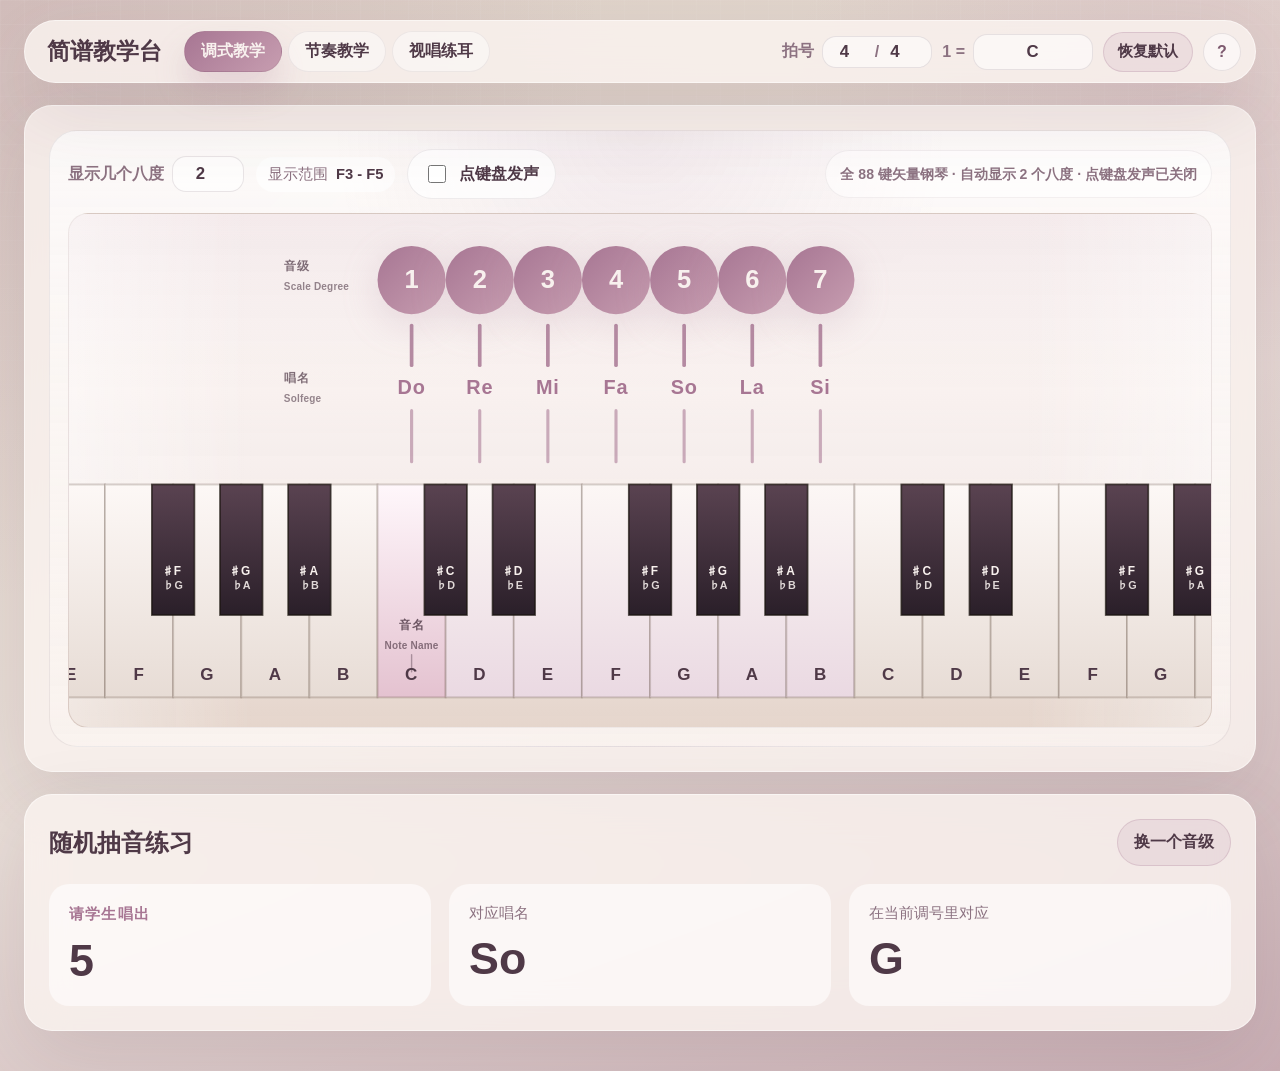
==== files/index.html @ 4d754914 "发布简谱教学台网站版 Co-Authored-By: Claude Opus 5.5 <noreply@anthropic.com> Claude-Session: https://claude.ai" ====
<!DOCTYPE html>
<html lang="zh-CN">
  <head>
    <meta charset="UTF-8" />
    <meta name="viewport" content="width=device-width, initial-scale=1.0" />
    <title>简谱教学台｜调式教学</title>
    <link rel="icon" href="./favicon.svg" type="image/svg+xml" />
    <link rel="stylesheet" href="./styles.css" />
  </head>
  <body data-page="mode">
    <div class="page-shell">
      <header class="topbar">
        <a class="topbar__brand" href="./index.html">简谱教学台</a>
        <nav class="page-switch" aria-label="页面切换">
            <a class="switch-link is-active" href="./index.html" aria-current="page">调式教学</a>
            <a class="switch-link" href="./rhythm.html">节奏教学</a>
            <a class="switch-link" href="./ear-training.html">视唱练耳</a>
        </nav>
        <div class="topbar__settings">
          <label class="topbar-field">
            <span>拍号</span>
            <span class="meter-inputs">
              <input data-meter-top type="number" inputmode="numeric" min="1" max="16" aria-label="每小节几拍" />
              <span>/</span>
              <input data-meter-bottom type="number" inputmode="numeric" min="1" max="16" aria-label="以几分音符为一拍" />
            </span>
          </label>
          <label class="topbar-field">
            <span>1 =</span>
            <input class="tonic-input" data-tonic-input type="text" maxlength="8" placeholder="C / #F / Bb" autocomplete="off" aria-label="调号" />
          </label>
          <button class="ghost-button ghost-button--compact" type="button" data-reset-defaults>恢复默认</button>
          <a class="topbar__help" href="./guide.html" title="使用说明">?</a>
        </div>
      </header>

      <main class="content-grid">
        <section class="card card--feature card--wide card--keyboard">

          <div class="mode-board">
            <div class="mode-board__tools">
              <label class="topbar-field octave-inline">
                <span>显示几个八度</span>
                <input
                  data-octave-count
                  type="number"
                  inputmode="numeric"
                  min="2"
                  max="7"
                  step="1"
                />
              </label>
              <span class="badge badge--compact">显示范围 <strong data-octave-range>C3 - B5</strong></span>
              <label class="toggle-card toggle-card--compact">
                <input type="checkbox" data-mode-key-audio-toggle />
                <span>点键盘发声</span>
              </label>
              <span class="play-pill mode-board__status" data-zoom-status>全 88 键矢量钢琴</span>
            </div>
            <div class="mode-board__viewport" data-mode-board-viewport>
              <div class="mode-board__track" data-mode-board-track></div>
            </div>
          </div>
        </section>

        <section class="card card--wide">
          <div class="section-head">
            <div>
              <h2>随机抽音练习</h2>
            </div>
            <button class="ghost-button" type="button" data-generate-degree>换一个音级</button>
          </div>

          <div class="practice-board">
            <div class="practice-prompt">
              <span class="practice-label">请学生唱出</span>
              <strong data-random-degree>5</strong>
            </div>
            <div class="practice-answer">
              <p>对应唱名</p>
              <strong data-random-solfege>so</strong>
            </div>
            <div class="practice-answer">
              <p>在当前调号里对应</p>
              <strong data-random-pitch>G</strong>
            </div>
          </div>
        </section>
      </main>
    </div>

    <script src="./app.js"></script>
  </body>
</html>
---- files/styles.css ----
:root {
  --bg: #ded1c6;
  --bg-mid: #e8ddd7;
  --bg-deep: #c9aeb4;
  --panel: rgba(250, 243, 240, 0.82);
  --panel-strong: #f8f1ee;
  --panel-bright: #fdf8f6;
  --text: #4f3947;
  --text-rgb: 79, 57, 71;
  --muted: #8c7281;
  --muted-rgb: 140, 114, 129;
  --line: rgba(103, 77, 90, 0.14);
  --line-rgb: 103, 77, 90;
  --accent: #a77693;
  --accent-rgb: 167, 118, 147;
  --accent-light: #c79db0;
  --accent-light-rgb: 199, 157, 176;
  --accent-soft: rgba(167, 118, 147, 0.12);
  --accent-warm: #c592ab;
  --accent-warm-rgb: 197, 146, 171;
  --accent-deep: #7e5a6f;
  --accent-deep-rgb: 126, 90, 111;
  --accent-gold: #dcc0cb;
  --accent-gold-rgb: 220, 192, 203;
  --shadow: 0 24px 80px rgba(79, 57, 71, 0.12);
  --radius-xl: 28px;
  --radius-lg: 20px;
  --radius-md: 14px;
}

@font-face {
  font-family: "Bravura Text";
  src: url("./assets/fonts/BravuraText.woff2") format("woff2");
  font-weight: 400;
  font-style: normal;
  font-display: swap;
}

*,
*::before,
*::after {
  box-sizing: border-box;
}

html {
  min-height: 100%;
}

body {
  margin: 0;
  min-height: 100vh;
  font-family: -apple-system, BlinkMacSystemFont, "Segoe UI", "PingFang SC", "Hiragino Sans GB", "Microsoft YaHei", "Noto Sans SC", sans-serif;
  color: var(--text);
  background:
    radial-gradient(circle at top left, rgba(var(--accent-rgb), 0.22), transparent 36%),
    radial-gradient(circle at 92% 12%, rgba(var(--accent-warm-rgb), 0.24), transparent 26%),
    linear-gradient(160deg, var(--bg) 0%, var(--bg-mid) 54%, var(--bg-deep) 100%);
}

body::before {
  content: "";
  position: fixed;
  inset: 0;
  pointer-events: none;
  background-image:
    linear-gradient(rgba(255, 255, 255, 0.12) 1px, transparent 1px),
    linear-gradient(90deg, rgba(255, 255, 255, 0.12) 1px, transparent 1px);
  background-size: 24px 24px;
  mask-image: linear-gradient(to bottom, rgba(0, 0, 0, 0.45), transparent 70%);
}

.page-shell {
  width: min(1680px, calc(100% - 48px));
  margin: 0 auto;
  padding: 20px 0 40px;
}

.hero,
.shared-panel,
.card {
  backdrop-filter: blur(20px);
  background: var(--panel);
  border: 1px solid rgba(255, 255, 255, 0.5);
  box-shadow: var(--shadow);
}

.hero {
  border-radius: var(--radius-xl);
  padding: 28px;
  display: grid;
  gap: 20px;
}

.eyebrow,
.panel-kicker {
  margin: 0 0 8px;
  font-size: 0.82rem;
  letter-spacing: 0.2em;
  text-transform: uppercase;
  color: var(--accent);
  font-weight: 800;
}

.hero h1,
.shared-panel h2,
.card h2 {
  margin: 0;
  font-family: "Noto Serif SC", "Source Han Serif SC", "Songti SC", "PingFang SC", "Microsoft YaHei", serif;
  font-weight: 700;
}

.hero h1 {
  font-size: clamp(2.1rem, 5vw, 3.6rem);
}

.hero-text,
.section-note,
.callout-label,
.practice-answer p,
.field span,
.badge,
.measure-chip__beats,
.accent-label,
.pattern-empty,
.preset-card p {
  color: var(--muted);
}

.hero-text,
.section-note,
[data-mode-tip] {
  line-height: 1.7;
}

.page-switch {
  display: inline-flex;
  align-items: center;
  gap: 10px;
  flex-wrap: wrap;
}

.hero-actions {
  display: flex;
  align-items: center;
  justify-content: space-between;
  gap: 14px;
  flex-wrap: wrap;
}

.switch-link,
.mode-chip,
.ghost-button,
.preset-card,
.note-card {
  transition:
    transform 180ms ease,
    background-color 180ms ease,
    border-color 180ms ease,
    box-shadow 180ms ease;
}

.switch-link {
  text-decoration: none;
  color: var(--text);
  font-weight: 700;
  padding: 12px 18px;
  border-radius: 999px;
  border: 1px solid rgba(var(--text-rgb), 0.08);
  background: rgba(255, 255, 255, 0.45);
}

.switch-link:hover,
.switch-link:focus-visible,
.mode-chip:hover,
.ghost-button:hover,
.preset-card:hover,
.note-card:hover {
  transform: translateY(-2px);
}

.switch-link.is-active {
  background: linear-gradient(135deg, var(--accent) 0%, var(--accent-light) 100%);
  color: var(--panel-strong);
  box-shadow: 0 18px 32px rgba(var(--accent-rgb), 0.22);
}

.shared-panel {
  margin-top: 22px;
  border-radius: var(--radius-xl);
  padding: 24px;
  display: grid;
  gap: 20px;
}

.shared-panel__head,
.shared-inputs,
.section-head,
.measure-card__head,
.rhythm-toolbar,
.practice-board {
  display: flex;
  align-items: center;
  justify-content: space-between;
  gap: 18px;
  flex-wrap: wrap;
}

.shared-badges {
  display: flex;
  flex-wrap: wrap;
  gap: 12px;
}

.badge {
  display: inline-flex;
  align-items: center;
  gap: 8px;
  padding: 10px 14px;
  border-radius: 999px;
  background: rgba(255, 255, 255, 0.56);
}

.badge strong {
  color: var(--text);
}

.shared-inputs {
  align-items: end;
}

.field {
  display: grid;
  gap: 10px;
  min-width: 220px;
}

.field.is-disabled {
  opacity: 0.48;
}

.meter-field {
  flex: 1 1 300px;
}

.tonic-field {
  flex: 0 0 auto;
  min-width: 0;
  display: inline-flex;
  align-items: center;
  gap: 10px;
}

.tonic-field span {
  white-space: nowrap;
}

.meter-inputs,
.field input,
.field select,
.mode-chip,
.ghost-button,
.note-card,
.preset-card {
  border: 1px solid var(--line);
}

.meter-inputs {
  display: inline-flex;
  align-items: center;
  gap: 12px;
  padding: 10px 14px;
  background: rgba(255, 255, 255, 0.58);
  border-radius: var(--radius-md);
  width: fit-content;
}

.meter-inputs input,
.field input,
.field select {
  border: 0;
  outline: none;
  background: transparent;
  color: var(--text);
  font-size: 1.1rem;
  font-weight: 700;
  font-family: inherit;
}

.meter-inputs input {
  width: 56px;
  text-align: center;
}

.tonic-field input {
  width: 184px;
  padding: 10px 12px;
  border-radius: var(--radius-md);
  background: rgba(255, 255, 255, 0.58);
  letter-spacing: 0.04em;
  text-align: center;
}

.field select {
  appearance: none;
  cursor: pointer;
}

.field.is-disabled select,
.field.is-disabled input {
  cursor: not-allowed;
}

.content-grid {
  margin-top: 22px;
  display: grid;
  gap: 22px;
  grid-template-columns: 1.2fr 0.8fr;
}

.card {
  border-radius: var(--radius-xl);
  padding: 24px;
}

.card--feature {
  min-height: 100%;
}

.card--wide {
  grid-column: 1 / -1;
}

.card--keyboard {
  overflow: hidden;
}

.mode-toolbar,
.rhythm-toolbar__group {
  display: flex;
  align-items: end;
  gap: 16px;
  flex-wrap: wrap;
}

.mode-toolbar {
  margin-top: 18px;
  justify-content: space-between;
}

.octave-field,
.bpm-field,
.measure-count-field {
  max-width: 180px;
  min-width: 150px;
}

.octave-field input,
.bpm-field input,
.measure-count-field input,
.field select {
  padding: 14px 16px;
  border-radius: var(--radius-md);
  background: rgba(255, 255, 255, 0.58);
}

.mode-board {
  margin-top: 20px;
  padding: 18px;
  border-radius: var(--radius-xl);
  background:
    radial-gradient(circle at top, rgba(var(--accent-rgb), 0.12), transparent 36%),
    linear-gradient(180deg, rgba(255, 255, 255, 0.72), rgba(252, 246, 243, 0.42));
  border: 1px solid rgba(var(--line-rgb), 0.1);
}

.mode-board__tools,
.mode-board__buttons {
  display: flex;
  align-items: center;
  gap: 12px;
  flex-wrap: wrap;
}

.mode-board__tools {
  justify-content: flex-start;
  margin-bottom: 14px;
}

.toggle-card--compact {
  min-height: 44px;
  padding: 0 14px;
}

.mode-board__viewport {
  overflow: hidden;
  border-radius: calc(var(--radius-xl) - 8px);
  min-height: 354px;
  position: relative;
  transition: height 760ms cubic-bezier(0.2, 0.7, 0.12, 1), min-height 760ms cubic-bezier(0.2, 0.7, 0.12, 1);
  background:
    linear-gradient(180deg, rgba(253, 248, 246, 0.95) 0%, rgba(245, 236, 234, 0.9) 54%, rgba(226, 209, 198, 0.86) 100%);
  border: 1px solid rgba(var(--line-rgb), 0.1);
}

.mode-board__viewport::before {
  content: "";
  position: absolute;
  inset: 0;
  pointer-events: none;
  background:
    linear-gradient(90deg, rgba(255, 255, 255, 0.4), transparent 16%, transparent 84%, rgba(255, 255, 255, 0.4)),
    linear-gradient(180deg, rgba(var(--accent-rgb), 0.1), transparent 34%);
}

.mode-board__track {
  position: relative;
  min-height: 354px;
  transition: height 760ms cubic-bezier(0.2, 0.7, 0.12, 1), min-height 760ms cubic-bezier(0.2, 0.7, 0.12, 1);
}

.mode-board__track svg {
  display: block;
  width: 100%;
  height: 100%;
}

.piano-scene__camera {
  transform-origin: 0 0;
  transition: transform 760ms cubic-bezier(0.2, 0.7, 0.12, 1);
}

.mode-board__track.is-audio-enabled .piano-scene__key-group {
  cursor: pointer;
}

.mode-board__track.is-audio-enabled .piano-scene__key-group:hover .piano-scene__white-key,
.mode-board__track.is-audio-enabled .piano-scene__key-group:hover .piano-scene__black-key {
  filter: brightness(1.04);
}

.piano-scene__white-key,
.piano-scene__black-key,
.piano-scene__degree-number,
.piano-scene__degree-pill,
.piano-scene__stem {
  transition:
    transform 520ms cubic-bezier(0.2, 0.7, 0.12, 1),
    fill 280ms ease,
    stroke 280ms ease,
    opacity 220ms ease;
}

.piano-scene__white-key {
  fill: url(#white-key-gradient);
  stroke: rgba(64, 48, 30, 0.2);
  stroke-width: 1.4;
}

.piano-scene__white-key.is-central-octave {
  fill: url(#white-key-central-gradient);
}

.piano-scene__white-key.is-scale-note {
  fill: url(#white-key-scale-gradient);
}

.piano-scene__white-key.is-tonic-key {
  fill: url(#white-key-tonic-gradient);
}

.piano-scene__black-key {
  fill: url(#black-key-gradient);
  stroke: rgba(26, 20, 15, 0.72);
  stroke-width: 1.2;
}

.piano-scene__black-key.is-scale-note {
  fill: url(#black-key-scale-gradient);
}

.piano-scene__black-key.is-tonic-key {
  fill: url(#black-key-tonic-gradient);
}

.piano-scene__key-label {
  font-size: 12px;
  font-weight: 800;
  letter-spacing: 0.04em;
  text-anchor: middle;
  user-select: none;
}

.piano-scene__key-label--white {
  fill: var(--text);
}

.piano-scene__key-label--black {
  fill: var(--panel-strong);
  font-size: 8.4px;
  letter-spacing: 0.01em;
}

.piano-scene__key-label-subline {
  font-size: 7.6px;
  letter-spacing: 0.01em;
  opacity: 0.88;
}

.piano-scene__degree-number {
  fill: url(#degree-badge-gradient);
  filter: drop-shadow(0 10px 18px rgba(var(--accent-rgb), 0.2));
}

.piano-scene__degree-number-text {
  fill: var(--panel-strong);
  font-size: 18px;
  font-weight: 800;
  text-anchor: middle;
  dominant-baseline: middle;
}

.piano-scene__degree-solfege {
  fill: var(--accent);
  font-size: 14px;
  font-weight: 800;
  text-anchor: middle;
  letter-spacing: 0.04em;
}

.piano-scene__row-label-cn,
.piano-scene__row-label-en {
  fill: rgba(var(--text-rgb), 0.72);
  text-anchor: start;
  user-select: none;
}

.piano-scene__row-label-cn {
  font-size: 12px;
  font-weight: 800;
  letter-spacing: 0.06em;
}

.piano-scene__row-label-en {
  font-size: 10px;
  font-weight: 700;
  letter-spacing: 0.02em;
  opacity: 0.82;
}

.piano-scene__note-name-callout-cn,
.piano-scene__note-name-callout-en {
  fill: rgba(var(--text-rgb), 0.82);
  text-anchor: middle;
  user-select: none;
}

.piano-scene__note-name-callout-cn {
  font-size: 12px;
  font-weight: 800;
  letter-spacing: 0.06em;
}

.piano-scene__note-name-callout-en {
  font-size: 10px;
  font-weight: 700;
  letter-spacing: 0.02em;
  opacity: 0.8;
}

.piano-scene__note-name-callout-line {
  stroke: rgba(var(--text-rgb), 0.42);
  stroke-width: 1.4;
  stroke-linecap: round;
}

.piano-scene__degree-pill {
  fill: rgba(255, 255, 255, 0.88);
  stroke: rgba(var(--line-rgb), 0.1);
  stroke-width: 1;
}

.piano-scene__degree-pill-text {
  fill: var(--text);
  font-size: 12px;
  font-weight: 800;
  text-anchor: middle;
  dominant-baseline: middle;
}

.piano-scene__stem {
  stroke: rgba(var(--accent-rgb), 0.84);
  stroke-width: 2.6;
  stroke-linecap: round;
}

.piano-scene__stem.is-soft {
  opacity: 0.68;
  stroke-width: 2.2;
}

.piano-scene__stage-title {
  fill: rgba(var(--text-rgb), 0.38);
  font-size: 12px;
  font-weight: 700;
  letter-spacing: 0.08em;
}

.degree-mapping {
  margin-top: 20px;
  display: grid;
  gap: 12px;
  grid-template-columns: repeat(auto-fit, minmax(146px, 1fr));
}

.degree-map-card {
  padding: 16px;
  border-radius: var(--radius-lg);
  background: rgba(255, 255, 255, 0.58);
  border: 1px solid rgba(var(--line-rgb), 0.08);
}

.degree-map-card strong,
.degree-map-card span {
  display: block;
}

.degree-map-card strong {
  font-size: 1.28rem;
}

.degree-map-card span + span {
  margin-top: 6px;
}

.degree-map-card__solfege {
  color: var(--accent);
  text-transform: uppercase;
  letter-spacing: 0.08em;
  font-weight: 800;
}

.degree-map-card__pitch {
  font-weight: 700;
}

.exercise-picker,
.ear-toolbar {
  display: flex;
  gap: 12px;
  flex-wrap: wrap;
}

.exercise-picker {
  margin-top: 20px;
}

.ear-toolbar {
  margin-top: 18px;
}

.melody-controls {
  margin-top: 18px;
  padding: 18px;
  border-radius: var(--radius-lg);
  background: linear-gradient(180deg, rgba(255, 255, 255, 0.66), rgba(250, 246, 238, 0.54));
  border: 1px solid rgba(var(--line-rgb), 0.08);
}

.melody-controls__top,
.melody-switches {
  display: flex;
  gap: 14px;
  flex-wrap: wrap;
  align-items: end;
}

.melody-switches {
  flex: 1 1 420px;
}

.toggle-card {
  display: inline-flex;
  align-items: center;
  gap: 10px;
  min-height: 50px;
  padding: 0 16px;
  border-radius: 999px;
  border: 1px solid rgba(var(--line-rgb), 0.1);
  background: rgba(255, 255, 255, 0.74);
  font-weight: 700;
  cursor: pointer;
}

.toggle-card input {
  width: 18px;
  height: 18px;
  accent-color: var(--accent);
}

.toggle-card.is-disabled {
  opacity: 0.48;
  cursor: not-allowed;
}

.toggle-card.is-disabled input {
  cursor: not-allowed;
}

.melody-controls__hint {
  margin: 14px 0 0;
  color: var(--muted);
  line-height: 1.7;
}

.ear-reference-card,
.answer-panel {
  margin-top: 20px;
  padding: 18px;
  border-radius: var(--radius-lg);
  background: rgba(255, 255, 255, 0.58);
  border: 1px solid rgba(var(--line-rgb), 0.08);
}

.ear-reference-card span,
.answer-panel__hint {
  color: var(--muted);
}

.ear-reference-card strong {
  display: block;
  margin-top: 8px;
  font-size: 1.6rem;
}

.ear-reference-card p,
.answer-panel__body p {
  margin: 10px 0 0;
  color: var(--muted);
  line-height: 1.7;
}

.answer-panel__body strong {
  display: block;
  font-size: 1.28rem;
}

.jianpu-answer {
  margin-top: 16px;
  display: grid;
  gap: 14px;
}

.jianpu-answer__measure {
  padding: 14px;
  border-radius: var(--radius-md);
  background: rgba(255, 255, 255, 0.7);
  border: 1px solid rgba(var(--line-rgb), 0.08);
}

.jianpu-answer__measure-head {
  display: flex;
  align-items: center;
  justify-content: space-between;
  gap: 12px;
  margin-bottom: 12px;
}

.jianpu-answer__measure-head span {
  color: var(--muted);
  font-size: 0.92rem;
}

.jianpu-answer__comparison {
  display: grid;
  grid-template-columns: minmax(0, 1.2fr) minmax(280px, 0.95fr);
  gap: 16px;
  align-items: start;
}

.jianpu-answer__notes {
  display: flex;
  flex-wrap: wrap;
  gap: 10px;
}

.jianpu-answer__note {
  min-width: 84px;
  padding: 12px 10px;
  border-radius: 16px;
  background: linear-gradient(180deg, rgba(255, 255, 255, 0.94), rgba(247, 240, 229, 0.94));
  border: 1px solid rgba(var(--line-rgb), 0.08);
  text-align: center;
}

.jianpu-answer__symbol {
  display: inline-flex;
  align-items: center;
  justify-content: center;
  min-height: 34px;
}

.jianpu-answer__digit {
  display: block;
  margin-top: 4px;
  font-size: 1.65rem;
  line-height: 1;
}

.jianpu-answer__pitch {
  display: block;
  margin-top: 8px;
  color: var(--muted);
  font-size: 0.82rem;
  line-height: 1.4;
}

.jianpu-answer__parallel-row {
  display: flex;
  flex-wrap: wrap;
  gap: 10px;
  align-content: start;
  min-height: 100%;
  padding: 12px;
  border-radius: 16px;
  background: rgba(255, 255, 255, 0.62);
  border: 1px solid rgba(var(--line-rgb), 0.08);
}

.jianpu-answer__parallel-note {
  min-width: 70px;
  padding: 8px 8px 6px;
  border-radius: 14px;
  background: linear-gradient(180deg, rgba(255, 255, 255, 0.96), rgba(247, 240, 229, 0.9));
  border: 1px solid rgba(var(--line-rgb), 0.08);
  display: grid;
  justify-items: center;
  gap: 0;
}

.jianpu-answer__parallel-core {
  display: inline-flex;
  align-items: center;
  justify-content: center;
  gap: 3px;
  min-height: 28px;
}

.jianpu-answer__parallel-digit {
  font-size: 1.65rem;
  line-height: 1;
}

.jianpu-answer__parallel-dot {
  width: 5px;
  height: 5px;
  margin-left: 1px;
  border-radius: 999px;
  background: rgba(var(--text-rgb), 0.94);
  align-self: center;
}

.jianpu-answer__parallel-tail {
  display: inline-flex;
  align-items: center;
  gap: 4px;
  min-height: 18px;
}

.jianpu-answer__parallel-dash {
  display: inline-block;
  width: 13px;
  border-bottom: 2.5px solid rgba(var(--text-rgb), 0.92);
}

.jianpu-answer__parallel-octave {
  min-height: 8px;
  font-size: 0.8rem;
  line-height: 1;
  letter-spacing: 0.08em;
  color: var(--accent);
}

.jianpu-answer__parallel-underlines {
  display: grid;
  gap: 2px;
  min-height: 7px;
  width: 100%;
  margin-top: -4px;
}

.jianpu-answer__parallel-underline {
  display: block;
  width: 26px;
  margin: 0 auto;
  border-bottom: 2px solid rgba(var(--text-rgb), 0.84);
}

.jianpu-answer__parallel-octave--bottom {
  margin-top: -1px;
}

.jianpu-answer__empty {
  padding: 18px;
  border-radius: var(--radius-md);
  border: 1px dashed rgba(var(--muted-rgb), 0.36);
  color: var(--muted);
  text-align: center;
}

.is-hidden {
  display: none;
}

.mode-picker,
.note-bank,
.preset-grid,
.accent-grid,
.ladder {
  display: grid;
  gap: 14px;
}

.mode-picker {
  margin: 22px 0 20px;
  grid-template-columns: repeat(auto-fit, minmax(120px, 1fr));
}

.mode-chip,
.ghost-button {
  cursor: pointer;
  border-radius: 999px;
  padding: 12px 16px;
  font: inherit;
  font-weight: 700;
  background: rgba(255, 255, 255, 0.56);
  color: var(--text);
}

.mode-chip.is-selected,
.ghost-button {
  background: var(--accent-soft);
  border-color: rgba(var(--accent-rgb), 0.24);
}

.scale-grid {
  display: grid;
  grid-template-columns: repeat(auto-fit, minmax(128px, 1fr));
  gap: 14px;
}

.scale-card,
.accent-cell,
.measure-chip,
.preset-card,
.note-card {
  border-radius: var(--radius-lg);
  padding: 16px;
  background: var(--panel-strong);
  border: 1px solid var(--line);
}

.scale-card {
  position: relative;
  overflow: hidden;
}

.scale-card::after {
  content: "";
  position: absolute;
  inset: auto 0 0 0;
  height: 4px;
  background: linear-gradient(90deg, var(--accent), transparent);
  opacity: 0.6;
}

.scale-card__degree {
  font-size: 2rem;
  font-weight: 800;
  line-height: 1;
}

.scale-card__solfege,
.practice-label {
  margin-top: 10px;
  font-size: 0.95rem;
  letter-spacing: 0.08em;
  text-transform: uppercase;
  color: var(--accent);
  font-weight: 800;
}

.scale-card__pitch {
  margin-top: 12px;
  font-size: 1.15rem;
  font-weight: 700;
}

.ladder {
  margin-top: 22px;
}

.ladder-step {
  display: flex;
  align-items: center;
  gap: 12px;
  padding: 14px 16px;
  border-radius: var(--radius-md);
  background: rgba(255, 255, 255, 0.5);
}

.ladder-step strong {
  min-width: 56px;
  font-size: 1.05rem;
}

.ladder-bar {
  flex: 1;
  height: 10px;
  border-radius: 999px;
  background: rgba(var(--accent-rgb), 0.1);
  overflow: hidden;
}

.ladder-bar span {
  display: block;
  height: 100%;
  background: linear-gradient(90deg, var(--accent) 0%, var(--accent-gold) 100%);
}

.teaching-callout {
  margin-top: 20px;
  padding: 18px;
  border-radius: var(--radius-lg);
  background: linear-gradient(135deg, rgba(var(--accent-warm-rgb), 0.12), rgba(var(--accent-gold-rgb), 0.18));
}

.callout-label {
  margin: 0 0 8px;
  font-size: 0.85rem;
  text-transform: uppercase;
  letter-spacing: 0.1em;
}

.practice-board {
  margin-top: 18px;
  align-items: stretch;
  justify-content: space-between;
}

.practice-prompt,
.practice-answer {
  flex: 1 1 260px;
  padding: 20px;
  border-radius: var(--radius-lg);
  background: rgba(255, 255, 255, 0.56);
}

.practice-prompt strong,
.practice-answer strong {
  display: block;
  margin-top: 10px;
  font-size: clamp(1.8rem, 4vw, 2.8rem);
  font-weight: 800;
}

.practice-answer p {
  margin: 0;
  font-size: 0.92rem;
}

.rhythm-toolbar {
  margin: 22px 0 16px;
}

.rhythm-toolbar {
  display: flex;
  align-items: end;
  justify-content: space-between;
  gap: 16px;
  flex-wrap: wrap;
}

.rhythm-toolbar__group--transport {
  align-items: end;
}

.card--rhythm-studio {
  padding: 28px;
}

.play-pill {
  display: inline-flex;
  align-items: center;
  min-height: 48px;
  padding: 0 14px;
  border-radius: 999px;
  background: rgba(255, 255, 255, 0.56);
  border: 1px solid rgba(var(--line-rgb), 0.08);
  color: var(--muted);
  font-weight: 700;
}

.scope-card {
  margin-top: 20px;
  padding: 18px;
  border-radius: var(--radius-lg);
  background: rgba(255, 255, 255, 0.56);
  border: 1px solid rgba(var(--line-rgb), 0.08);
}

.scope-selector {
  margin-top: 16px;
  display: flex;
  flex-wrap: wrap;
  gap: 10px;
}

.scope-pill {
  appearance: none;
  border: 1px solid rgba(var(--accent-rgb), 0.18);
  background: rgba(255, 255, 255, 0.72);
  color: var(--muted);
  border-radius: 999px;
  padding: 10px 16px;
  font: inherit;
  font-weight: 700;
  cursor: pointer;
  transition: border-color 180ms ease, background 180ms ease, color 180ms ease, transform 180ms ease;
}

.scope-pill:hover,
.scope-pill:focus-visible {
  border-color: rgba(var(--accent-rgb), 0.34);
  color: var(--text);
  transform: translateY(-1px);
}

.scope-pill.is-active {
  background: linear-gradient(135deg, rgba(var(--accent-rgb), 0.14), rgba(var(--accent-deep-rgb), 0.16));
  border-color: rgba(var(--accent-rgb), 0.42);
  color: var(--text);
}

.note-bank {
  margin-top: 20px;
  grid-template-columns: repeat(auto-fit, minmax(150px, 1fr));
}

.note-card {
  cursor: pointer;
  text-align: left;
}

.note-card[disabled] {
  opacity: 0.45;
  cursor: not-allowed;
  transform: none;
}

.note-card__symbol {
  display: inline-flex;
  align-items: center;
  justify-content: center;
  width: 46px;
  height: 46px;
  color: var(--text);
}

.music-symbol {
  display: inline-flex;
  align-items: flex-start;
  justify-content: center;
  min-width: 1.4em;
  color: var(--text);
  font-family: "Bravura Text", "Noto Music", "Segoe UI Symbol", serif;
  font-size: clamp(1.85rem, 2.4vw, 2.1rem);
  line-height: 1;
}

.music-symbol__glyph {
  display: inline-block;
}

.music-symbol__dot {
  margin-left: 0.04em;
  margin-top: 0.08em;
  font-family: "Noto Serif SC", "Source Han Serif SC", "Songti SC", "PingFang SC", "Microsoft YaHei", serif;
  font-size: 0.74em;
  line-height: 1;
}

.note-card__title,
.preset-card strong {
  display: block;
  margin-top: 8px;
  font-size: 1rem;
}

.note-card__meta,
.preset-card p {
  margin: 8px 0 0;
  line-height: 1.6;
}

.measure-card {
  margin-top: 20px;
  padding: 18px;
  border-radius: var(--radius-lg);
  background: rgba(255, 255, 255, 0.56);
}

.measure-card__actions {
  display: flex;
  align-items: center;
  gap: 10px;
  flex-wrap: wrap;
}

.ghost-button--compact {
  min-height: 40px;
  padding: 0 14px;
  font-size: 0.94rem;
}

.visualizer-card {
  margin-top: 18px;
  padding: 18px;
  border-radius: var(--radius-lg);
  background: linear-gradient(180deg, rgba(255, 255, 255, 0.66), rgba(249, 241, 238, 0.52));
  border: 1px solid rgba(var(--line-rgb), 0.1);
}

.visualizer-stage {
  margin-top: 16px;
  position: relative;
}

.visualizer-empty {
  padding: 20px;
  text-align: center;
  border-radius: var(--radius-md);
  border: 1px dashed rgba(var(--muted-rgb), 0.45);
  color: var(--muted);
}

.visualizer-measures {
  display: grid;
  grid-template-columns: repeat(var(--measure-columns, 2), minmax(0, 1fr));
  gap: 18px;
}

.visualizer-measure {
  appearance: none;
  position: relative;
  width: 100%;
  padding: 16px;
  border-radius: var(--radius-lg);
  border: 2px solid rgba(var(--accent-rgb), 0.2);
  background:
    linear-gradient(180deg, rgba(255, 255, 255, 0.78), rgba(249, 241, 238, 0.68)),
    repeating-linear-gradient(
      to right,
      transparent 0,
      transparent calc(var(--beat-width) - 1px),
      rgba(var(--accent-rgb), 0.12) calc(var(--beat-width) - 1px),
      rgba(var(--accent-rgb), 0.12) var(--beat-width)
    );
  box-shadow: inset 0 0 0 1px rgba(255, 255, 255, 0.42);
  text-align: left;
  font: inherit;
  cursor: pointer;
  transition: transform 180ms ease, border-color 180ms ease, box-shadow 180ms ease;
}

.visualizer-measure:hover,
.visualizer-measure:focus-visible {
  transform: translateY(-2px);
  border-color: rgba(var(--accent-rgb), 0.36);
}

.visualizer-measure.is-active {
  border-color: rgba(var(--accent-rgb), 0.52);
  box-shadow:
    inset 0 0 0 1px rgba(255, 255, 255, 0.42),
    0 14px 30px rgba(var(--accent-rgb), 0.16);
}

.visualizer-measure__header {
  display: flex;
  align-items: center;
  justify-content: space-between;
  gap: 12px;
  margin-bottom: 14px;
}

.visualizer-measure__title {
  font-weight: 800;
}

.visualizer-measure__meter {
  color: var(--muted);
  font-size: 0.92rem;
}

.visualizer-track {
  display: flex;
  min-height: 138px;
  align-items: stretch;
  gap: 0;
}

.visual-beat {
  position: relative;
  min-width: 24px;
  border-right: 1px solid rgba(var(--line-rgb), 0.08);
  background: rgba(255, 255, 255, 0.18);
  display: flex;
  flex-direction: column;
  align-items: center;
  justify-content: space-between;
  padding: 12px 0 8px;
}

.visual-beat:nth-child(odd) {
  background: rgba(var(--accent-rgb), 0.07);
}

.visual-beat:nth-child(even) {
  background: rgba(var(--accent-warm-rgb), 0.08);
}

.visual-beat.is-rest {
  background: rgba(var(--muted-rgb), 0.05);
}

.rhythm-glyph {
  width: min(calc(var(--beat-width) - 16px), 120px);
  min-width: 40px;
  aspect-ratio: 100 / 70;
  height: auto;
  display: flex;
  align-items: center;
  justify-content: center;
}

.rhythm-glyph svg {
  width: 100%;
  height: 100%;
}

.rhythm-glyph__guide,
.rhythm-glyph__segment {
  fill: none;
  stroke-linecap: round;
  stroke-linejoin: round;
  stroke-width: 8;
}

.rhythm-glyph__guide {
  stroke: rgba(var(--text-rgb), 0.32);
}

.rhythm-glyph__segment {
  stroke-dasharray: 0 100;
  filter: drop-shadow(0 6px 10px rgba(var(--accent-rgb), 0.18));
}

.rhythm-glyph__start-dot {
  stroke: rgba(255, 255, 255, 0.95);
  stroke-width: 2.6;
  filter: drop-shadow(0 4px 8px rgba(var(--text-rgb), 0.18));
}

.rhythm-glyph__segment--rest {
  stroke: rgba(var(--muted-rgb), 0.34);
}

.visual-beat__label {
  font-size: 0.78rem;
  font-weight: 700;
  color: var(--muted);
  text-align: center;
}

.progress-track {
  margin-top: 12px;
  width: 100%;
  height: 12px;
  border-radius: 999px;
  background: rgba(var(--accent-rgb), 0.12);
  overflow: hidden;
}

.progress-track span {
  display: block;
  height: 100%;
  width: 0;
  background: linear-gradient(90deg, var(--accent) 0%, var(--accent-gold) 100%);
  transition: width 180ms ease;
}

.pattern-strip {
  margin-top: 18px;
  display: flex;
  flex-wrap: wrap;
  gap: 12px;
  align-items: stretch;
}

.pattern-strip.is-collapsed {
  display: none;
}

.measure-chip {
  appearance: none;
  cursor: pointer;
  min-width: 128px;
  flex: 1 1 128px;
  text-align: left;
  font: inherit;
}

.measure-chip__scope {
  display: inline-flex;
  align-items: center;
  margin-bottom: 8px;
  padding: 4px 8px;
  border-radius: 999px;
  background: rgba(var(--accent-rgb), 0.1);
  color: var(--accent);
  font-size: 0.76rem;
  font-weight: 800;
  letter-spacing: 0.04em;
}

.measure-chip.is-dragging {
  opacity: 0.56;
}

.measure-chip.is-drop-target {
  border-color: rgba(var(--accent-rgb), 0.34);
  box-shadow: 0 0 0 2px rgba(var(--accent-rgb), 0.12);
}

.measure-chip__symbol {
  display: inline-flex;
  width: 36px;
  height: 36px;
  color: var(--text);
  align-items: center;
  justify-content: center;
}

.measure-chip__beats {
  display: block;
  margin-top: 8px;
  font-size: 0.92rem;
}

.pattern-empty {
  width: 100%;
  padding: 18px;
  border-radius: var(--radius-md);
  border: 1px dashed rgba(var(--muted-rgb), 0.45);
  text-align: center;
}

.layout-toggle {
  display: inline-flex;
  align-items: center;
  gap: 8px;
  padding: 4px;
  border-radius: 999px;
  background: rgba(255, 255, 255, 0.72);
  border: 1px solid rgba(var(--line-rgb), 0.08);
}

.layout-toggle__button {
  appearance: none;
  border: 0;
  background: transparent;
  color: var(--muted);
  padding: 8px 12px;
  border-radius: 999px;
  font: inherit;
  font-weight: 700;
  cursor: pointer;
  transition: background 180ms ease, color 180ms ease, transform 180ms ease;
}

.layout-toggle__button:hover,
.layout-toggle__button:focus-visible {
  color: var(--text);
  transform: translateY(-1px);
}

.layout-toggle__button.is-active {
  background: linear-gradient(135deg, rgba(var(--accent-rgb), 0.14), rgba(var(--accent-warm-rgb), 0.18));
  color: var(--text);
}

.accent-grid {
  margin-top: 18px;
  grid-template-columns: repeat(auto-fit, minmax(120px, 1fr));
}

.accent-cell {
  text-align: center;
}

.accent-cell strong {
  display: block;
  font-size: 1.9rem;
}

.accent-label {
  display: block;
  margin-top: 8px;
}

.preset-grid {
  margin-top: 18px;
  grid-template-columns: repeat(auto-fit, minmax(200px, 1fr));
}

.preset-card {
  cursor: pointer;
  text-align: left;
}

.preset-card p {
  margin-bottom: 0;
}

@keyframes float-in {
  from {
    opacity: 0;
    transform: translateY(18px);
  }

  to {
    opacity: 1;
    transform: translateY(0);
  }
}

.hero,
.shared-panel,
.card {
  animation: float-in 420ms ease both;
}

.shared-panel {
  animation-delay: 80ms;
}

.card:nth-of-type(1) {
  animation-delay: 140ms;
}

.card:nth-of-type(2) {
  animation-delay: 220ms;
}

.card:nth-of-type(3) {
  animation-delay: 280ms;
}


/* ---------- 顶栏：标题 + 页面切换 + 拍号/调号 + 恢复默认 ---------- */
.topbar {
  position: sticky;
  top: 10px;
  z-index: 20;
  display: flex;
  align-items: center;
  gap: 14px 22px;
  flex-wrap: wrap;
  padding: 10px 14px 10px 22px;
  border-radius: 999px;
  backdrop-filter: blur(20px);
  background: var(--panel);
  border: 1px solid rgba(255, 255, 255, 0.5);
  box-shadow: var(--shadow);
}

.topbar__brand {
  font-family: "Noto Serif SC", "Source Han Serif SC", "Songti SC", "PingFang SC", "Microsoft YaHei", serif;
  font-size: 1.45rem;
  font-weight: 700;
  color: var(--text);
  text-decoration: none;
  white-space: nowrap;
}

.topbar .page-switch {
  gap: 6px;
}

.topbar .switch-link {
  padding: 9px 16px;
}

.topbar .switch-link:hover {
  transform: none;
}

.topbar__settings {
  margin-left: auto;
  display: flex;
  align-items: center;
  gap: 10px;
  flex-wrap: wrap;
}

.topbar-field {
  display: inline-flex;
  align-items: center;
  gap: 8px;
  color: var(--muted);
  font-weight: 700;
  white-space: nowrap;
}

.topbar-field .meter-inputs {
  padding: 4px 10px;
  gap: 4px;
}

.topbar-field .meter-inputs input {
  width: 38px;
  font-size: 1.05rem;
}

.topbar-field > input {
  border: 1px solid var(--line);
  outline: none;
  background: rgba(255, 255, 255, 0.58);
  color: var(--text);
  font: inherit;
  font-size: 1.05rem;
  font-weight: 700;
  text-align: center;
  padding: 7px 10px;
  border-radius: var(--radius-md);
}

.tonic-input {
  width: 120px;
  letter-spacing: 0.04em;
}

.topbar-field input:focus-visible,
.topbar-field .meter-inputs:focus-within {
  border-color: rgba(var(--accent-rgb), 0.55);
  box-shadow: 0 0 0 3px rgba(var(--accent-rgb), 0.14);
}

.badge--compact {
  padding: 8px 12px;
  font-size: 0.92rem;
}

.topbar__help {
  display: inline-grid;
  place-items: center;
  width: 38px;
  height: 38px;
  border-radius: 50%;
  border: 1px solid var(--line);
  background: rgba(255, 255, 255, 0.58);
  color: var(--accent-deep);
  font-weight: 800;
  text-decoration: none;
}

.topbar__help:hover {
  background: rgba(var(--accent-rgb), 0.14);
}

/* 调式页：八度设置并入钢琴上方工具条 */
.mode-board {
  margin-top: 0;
}

.octave-inline > input {
  width: 72px;
}

.mode-board__status {
  margin-left: auto;
  font-size: 0.88rem;
}

/* 主卡片去掉重复标题后，第一行不再留空 */
.card--feature > :first-child {
  margin-top: 0;
}

/* 节奏页：“已用”区音符名称不再拆行 */
.measure-chip strong {
  display: block;
  margin-top: 4px;
  white-space: nowrap;
}

@media (max-width: 880px) {
  .content-grid {
    grid-template-columns: 1fr;
  }

  .card--wide {
    grid-column: auto;
  }
}

@media (max-width: 640px) {
  .page-shell {
    width: min(100% - 20px, 100%);
    padding-top: 20px;
    padding-bottom: 28px;
  }

  .hero,
  .shared-panel,
  .card {
    padding: 18px;
  }

  .meter-inputs {
    width: 100%;
    justify-content: center;
  }

  .meter-field,
  .tonic-field,
  .octave-field,
  .bpm-field,
  .measure-count-field,
  .practice-prompt,
  .practice-answer {
    min-width: 100%;
  }

  .switch-link,
  .mode-chip,
  .ghost-button {
    width: 100%;
    text-align: center;
  }

  .page-switch,
  .mode-picker,
  .rhythm-toolbar,
  .mode-toolbar,
  .rhythm-toolbar__group,
  .exercise-picker,
  .ear-toolbar {
    width: 100%;
  }

  .mode-board__viewport {
    min-height: 326px;
  }

  .visualizer-measures {
    gap: 14px;
    grid-template-columns: repeat(2, minmax(0, 1fr));
  }

  .mode-board__track svg {
    height: 100%;
  }
}

@media (max-width: 520px) {
  .jianpu-answer__comparison {
    grid-template-columns: 1fr;
  }

  .visualizer-measures {
    grid-template-columns: 1fr;
  }
}

@media (max-width: 1100px) {
  .topbar {
    border-radius: var(--radius-xl);
  }

  .topbar__settings {
    margin-left: 0;
  }
}

@media (max-width: 640px) {
  .topbar {
    position: static;
    padding: 14px;
  }

  .topbar .page-switch {
    width: 100%;
    display: grid;
    grid-template-columns: repeat(3, 1fr);
  }

  .topbar .switch-link {
    padding: 9px 6px;
  }

  .topbar__settings .ghost-button {
    width: auto;
  }

  .mode-board__status {
    margin-left: 0;
  }
}
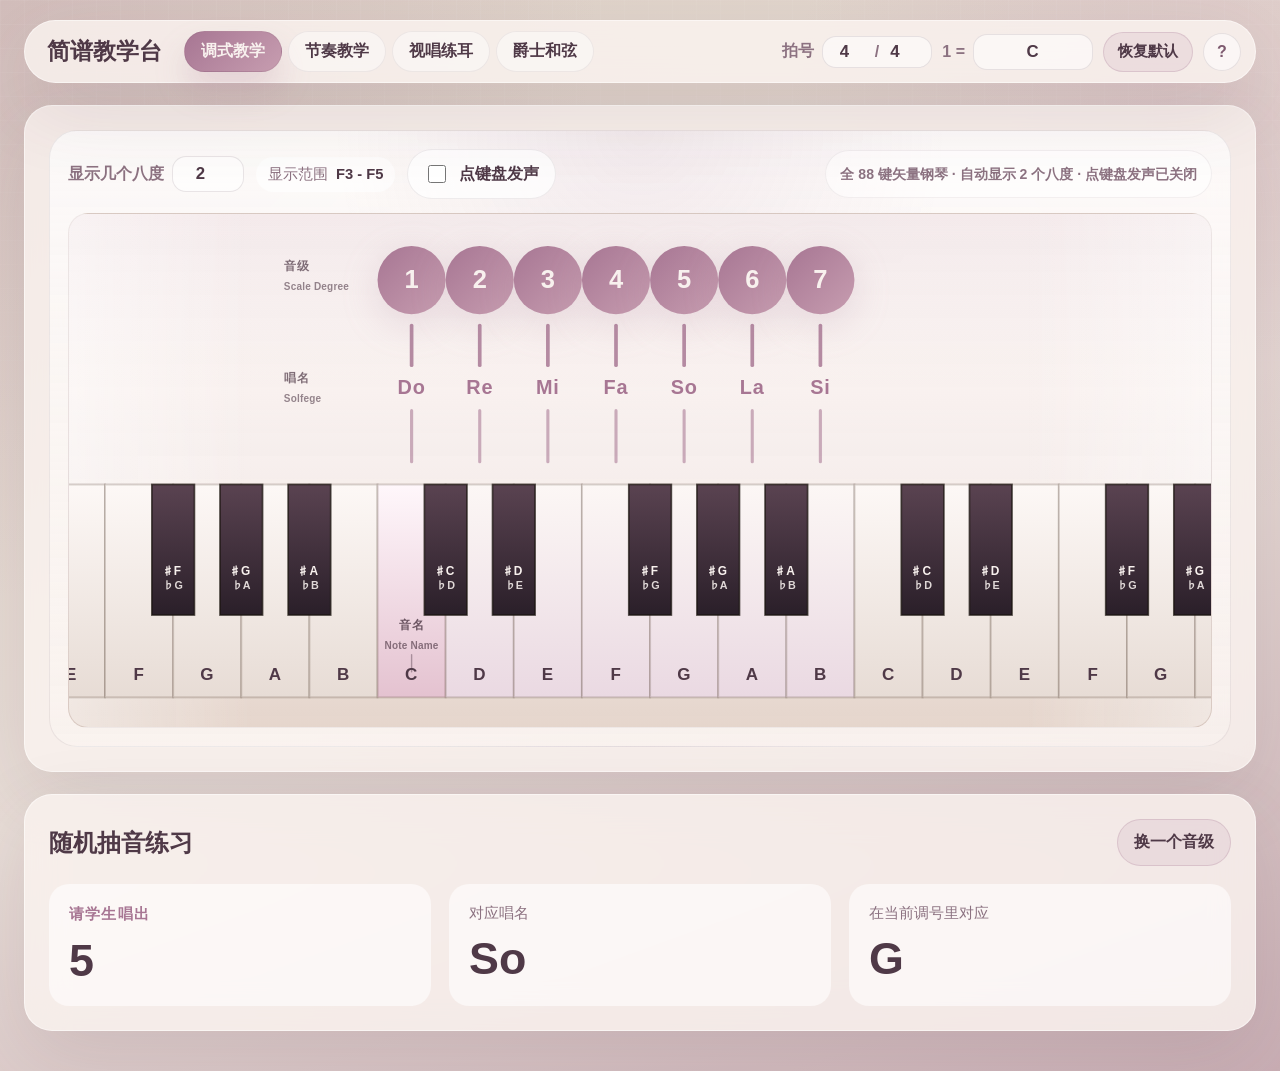
==== commit d901876f: "新增爵士和弦听辨专项（听辨 + 盲听测验） Co-Authored-By: Claude Opus 5.5 <noreply@anthropic.com> Claude-Session: https:" ====
--- a/files/index.html
+++ b/files/index.html
@@ -15,6 +15,7 @@
             <a class="switch-link is-active" href="./index.html" aria-current="page">调式教学</a>
             <a class="switch-link" href="./rhythm.html">节奏教学</a>
             <a class="switch-link" href="./ear-training.html">视唱练耳</a>
+            <a class="switch-link" href="./jazz-chords.html">爵士和弦</a>
         </nav>
         <div class="topbar__settings">
           <label class="topbar-field">
@@ -89,6 +90,7 @@
       </main>
     </div>
 
+    <script src="./piano-samples.js"></script>
     <script src="./app.js"></script>
   </body>
 </html>
--- a/files/styles.css
+++ b/files/styles.css
@@ -1817,3 +1817,287 @@
     margin-left: 0;
   }
 }
+
+/* ---------- 爵士和弦页 ---------- */
+.jazz-head {
+  display: flex;
+  align-items: center;
+  justify-content: space-between;
+  gap: 12px;
+  flex-wrap: wrap;
+}
+
+.jazz-head .exercise-picker {
+  margin: 0;
+}
+
+.jazz-keyboard {
+  position: relative;
+  height: 128px;
+  margin: 18px 0 6px;
+  border-radius: 14px;
+  overflow: hidden;
+  background: #3b2a35;
+  box-shadow: inset 0 0 0 1px rgba(var(--line-rgb), 0.18);
+}
+
+.jazz-key {
+  position: absolute;
+  top: 0;
+  transition: background-color 160ms ease;
+}
+
+.jazz-key--white {
+  height: 100%;
+  background: #fdf9f7;
+  border-right: 1px solid rgba(79, 57, 71, 0.18);
+  display: flex;
+  align-items: flex-end;
+  justify-content: center;
+  padding-bottom: 6px;
+  font-size: 0.72rem;
+  color: var(--muted);
+}
+
+.jazz-key--black {
+  height: 60%;
+  z-index: 1;
+  background: linear-gradient(180deg, #4b3843 0%, #2c1f27 100%);
+  border-radius: 0 0 5px 5px;
+}
+
+.jazz-key--white.is-active {
+  background: var(--accent-light);
+  color: #fff;
+}
+
+.jazz-key--black.is-active {
+  background: linear-gradient(180deg, var(--accent) 0%, var(--accent-deep) 100%);
+}
+
+.jazz-panel {
+  margin-top: 14px;
+}
+
+.jazz-toolbar {
+  display: flex;
+  align-items: center;
+  gap: 10px;
+  flex-wrap: wrap;
+  margin-bottom: 12px;
+}
+
+.jazz-toolbar__label {
+  font-weight: 700;
+  color: var(--muted);
+}
+
+.jazz-groups {
+  display: flex;
+  gap: 8px;
+  flex-wrap: wrap;
+}
+
+.jazz-hint {
+  color: var(--muted);
+  font-size: 0.92rem;
+}
+
+.jazz-group {
+  margin-top: 18px;
+}
+
+.jazz-group h3 {
+  margin: 0 0 10px;
+  font-size: 1.1rem;
+  display: flex;
+  align-items: baseline;
+  gap: 12px;
+  flex-wrap: wrap;
+}
+
+.jazz-group h3 small {
+  font-size: 0.86rem;
+  font-weight: 500;
+  color: var(--muted);
+}
+
+.jazz-grid {
+  display: grid;
+  grid-template-columns: repeat(auto-fill, minmax(168px, 1fr));
+  gap: 12px;
+}
+
+.jazz-chord,
+.jazz-answer__card {
+  display: grid;
+  gap: 3px;
+  align-content: start;
+  text-align: left;
+  padding: 14px 16px;
+  border-radius: var(--radius-md);
+  border: 1px solid var(--line);
+  background: rgba(255, 255, 255, 0.6);
+  color: var(--text);
+  font: inherit;
+}
+
+.jazz-chord {
+  cursor: pointer;
+  transition: transform 160ms ease, border-color 160ms ease, background-color 160ms ease, box-shadow 160ms ease;
+}
+
+.jazz-chord:hover {
+  transform: translateY(-2px);
+  border-color: rgba(var(--accent-rgb), 0.4);
+}
+
+.jazz-chord.is-playing {
+  background: rgba(var(--accent-rgb), 0.16);
+  border-color: rgba(var(--accent-rgb), 0.6);
+  box-shadow: 0 12px 24px rgba(var(--accent-rgb), 0.18);
+}
+
+.jazz-chord strong,
+.jazz-answer__card strong {
+  font-size: 1.45rem;
+  line-height: 1.2;
+}
+
+.jazz-chord__roman {
+  color: var(--accent-deep);
+  font-weight: 700;
+  font-size: 0.9rem;
+}
+
+.jazz-chord__solfege {
+  font-weight: 700;
+  font-size: 1.02rem;
+}
+
+.jazz-chord__degrees {
+  font-weight: 700;
+  letter-spacing: 0.12em;
+}
+
+.jazz-chord__notes,
+.jazz-chord__remark {
+  color: var(--muted);
+  font-size: 0.86rem;
+}
+
+.primary-button {
+  cursor: pointer;
+  border: 0;
+  border-radius: 999px;
+  padding: 12px 22px;
+  font: inherit;
+  font-weight: 800;
+  color: #fdf8f6;
+  background: linear-gradient(135deg, var(--accent) 0%, var(--accent-light) 100%);
+  box-shadow: 0 14px 26px rgba(var(--accent-rgb), 0.24);
+}
+
+.primary-button:hover {
+  transform: translateY(-1px);
+}
+
+.text-button {
+  cursor: pointer;
+  border: 0;
+  background: none;
+  padding: 4px 6px;
+  font: inherit;
+  color: var(--accent-deep);
+  text-decoration: underline;
+}
+
+.jazz-answer {
+  margin-top: 6px;
+  padding: 18px;
+  border-radius: var(--radius-lg);
+  background: rgba(255, 255, 255, 0.42);
+  border: 1px dashed rgba(var(--accent-rgb), 0.3);
+}
+
+.jazz-answer__wait {
+  margin: 0;
+  color: var(--muted);
+}
+
+.jazz-answer__card {
+  max-width: 340px;
+  background: rgba(255, 255, 255, 0.8);
+}
+
+.jazz-answer__card strong {
+  font-size: 2rem;
+}
+
+.jazz-score {
+  display: flex;
+  align-items: center;
+  gap: 8px;
+  flex-wrap: wrap;
+  margin-top: 12px;
+  color: var(--muted);
+  font-weight: 700;
+}
+
+.jazz-score .ghost-button:disabled {
+  opacity: 0.45;
+  cursor: default;
+  transform: none;
+}
+
+.jazz-tally {
+  display: flex;
+  align-items: center;
+  gap: 6px;
+  margin-top: 12px;
+  color: var(--muted);
+  font-size: 0.92rem;
+}
+
+@media (max-width: 640px) {
+  .topbar .page-switch {
+    grid-template-columns: repeat(2, 1fr);
+  }
+
+  .jazz-keyboard {
+    height: 92px;
+  }
+
+  .jazz-key--white span {
+    display: none;
+  }
+
+  .jazz-grid {
+    grid-template-columns: repeat(2, minmax(0, 1fr));
+  }
+}
+
+/* 爵士和弦：选中的模块更醒目；大屏时键盘跟随滚动 */
+.jazz-head .mode-chip.is-selected {
+  background: linear-gradient(135deg, var(--accent) 0%, var(--accent-light) 100%);
+  border-color: transparent;
+  color: #fdf8f6;
+  box-shadow: 0 12px 22px rgba(var(--accent-rgb), 0.22);
+}
+
+@media (min-width: 900px) and (min-height: 760px) {
+  .jazz-keyboard {
+    position: sticky;
+    top: 104px;
+    z-index: 10;
+    box-shadow: 0 14px 28px rgba(79, 57, 71, 0.16);
+  }
+}
+
+@media (max-width: 640px) {
+  .jazz-head .exercise-picker {
+    display: grid;
+    grid-template-columns: repeat(2, 1fr);
+    width: 100%;
+  }
+}
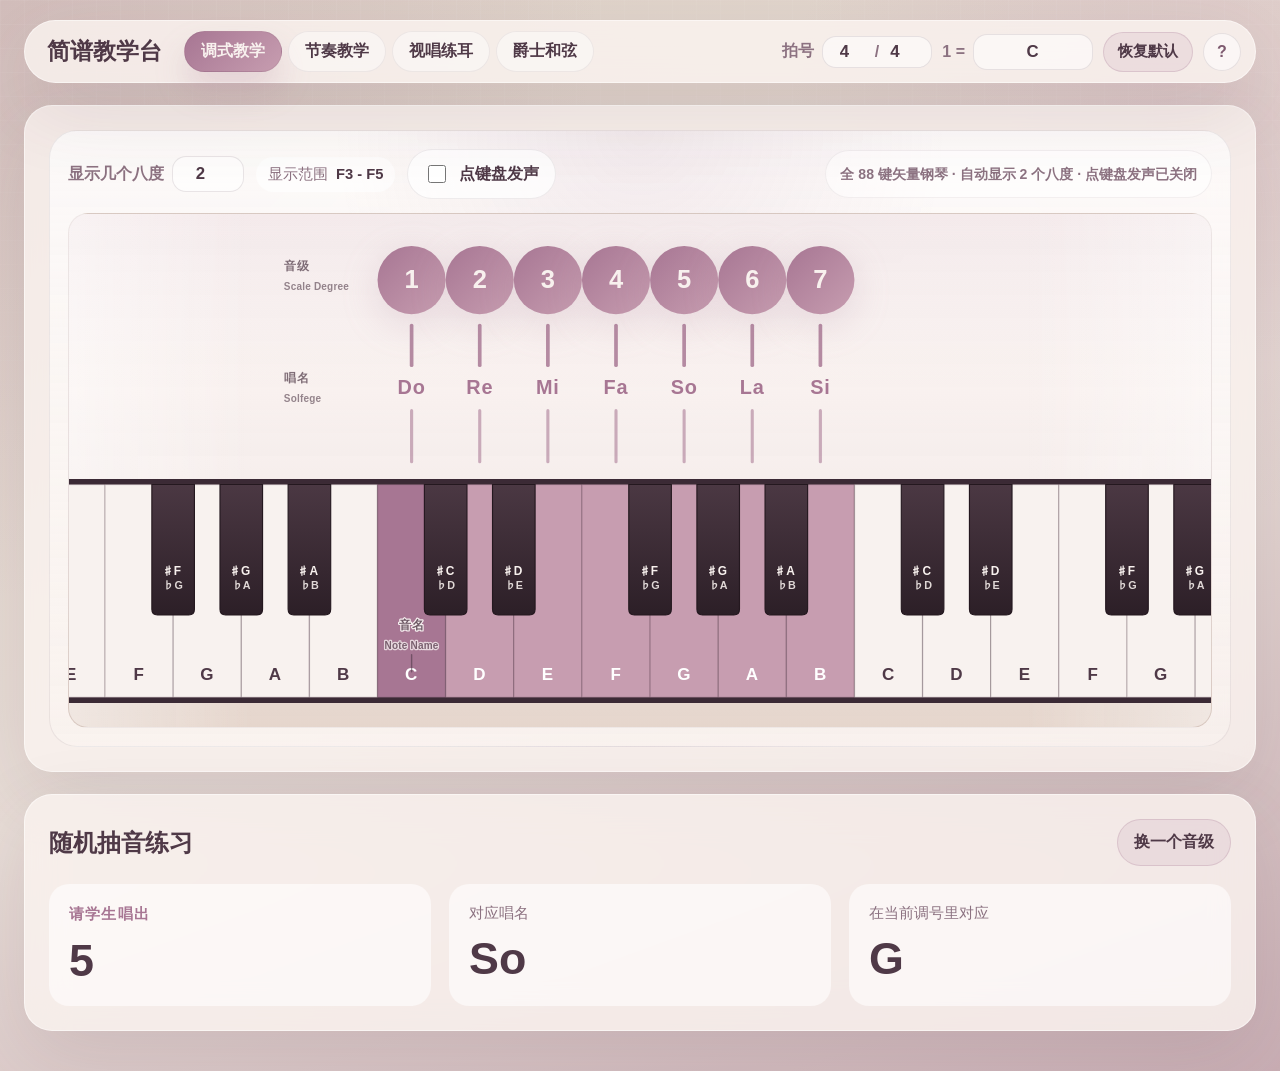
==== commit 02ff57fd: "调式教学键盘改用爵士和弦页的外观；调号支持 bE 写法 Co-Authored-By: Claude Opus 5.5 <noreply@anthropic.com> Claude-Session: " ====
--- a/files/index.html
+++ b/files/index.html
@@ -28,7 +28,7 @@
           </label>
           <label class="topbar-field">
             <span>1 =</span>
-            <input class="tonic-input" data-tonic-input type="text" maxlength="8" placeholder="C / #F / Bb" autocomplete="off" aria-label="调号" />
+            <input class="tonic-input" data-tonic-input type="text" maxlength="8" placeholder="C / #F / bB" autocomplete="off" aria-label="调号" />
           </label>
           <button class="ghost-button ghost-button--compact" type="button" data-reset-defaults>恢复默认</button>
           <a class="topbar__help" href="./guide.html" title="使用说明">?</a>
--- a/files/styles.css
+++ b/files/styles.css
@@ -450,28 +450,32 @@
     opacity 220ms ease;
 }
 
+.piano-scene__bed {
+  fill: #3b2a35;
+}
+
 .piano-scene__white-key {
-  fill: url(#white-key-gradient);
-  stroke: rgba(64, 48, 30, 0.2);
-  stroke-width: 1.4;
+  fill: #f8f2ef;
+  stroke: rgba(79, 57, 71, 0.22);
+  stroke-width: 1;
 }
 
 .piano-scene__white-key.is-central-octave {
-  fill: url(#white-key-central-gradient);
+  fill: #fdf9f7;
 }
 
 .piano-scene__white-key.is-scale-note {
-  fill: url(#white-key-scale-gradient);
+  fill: #c79db0;
 }
 
 .piano-scene__white-key.is-tonic-key {
-  fill: url(#white-key-tonic-gradient);
+  fill: #a77693;
 }
 
 .piano-scene__black-key {
   fill: url(#black-key-gradient);
-  stroke: rgba(26, 20, 15, 0.72);
-  stroke-width: 1.2;
+  stroke: #24181f;
+  stroke-width: 0.8;
 }
 
 .piano-scene__black-key.is-scale-note {
@@ -480,6 +484,10 @@
 
 .piano-scene__black-key.is-tonic-key {
   fill: url(#black-key-tonic-gradient);
+}
+
+.piano-scene__key-group.is-scale-note .piano-scene__key-label--white {
+  fill: #fff;
 }
 
 .piano-scene__key-label {
@@ -2101,3 +2109,16 @@
     width: 100%;
   }
 }
+
+/* “音名”提示可能压在高亮琴键上：加浅色描边保证清晰 */
+.piano-scene__note-name-callout-cn,
+.piano-scene__note-name-callout-en {
+  paint-order: stroke;
+  stroke: rgba(253, 249, 247, 0.92);
+  stroke-width: 2.4px;
+  stroke-linejoin: round;
+}
+
+.piano-scene__note-name-callout-line {
+  stroke: rgba(var(--text-rgb), 0.6);
+}
